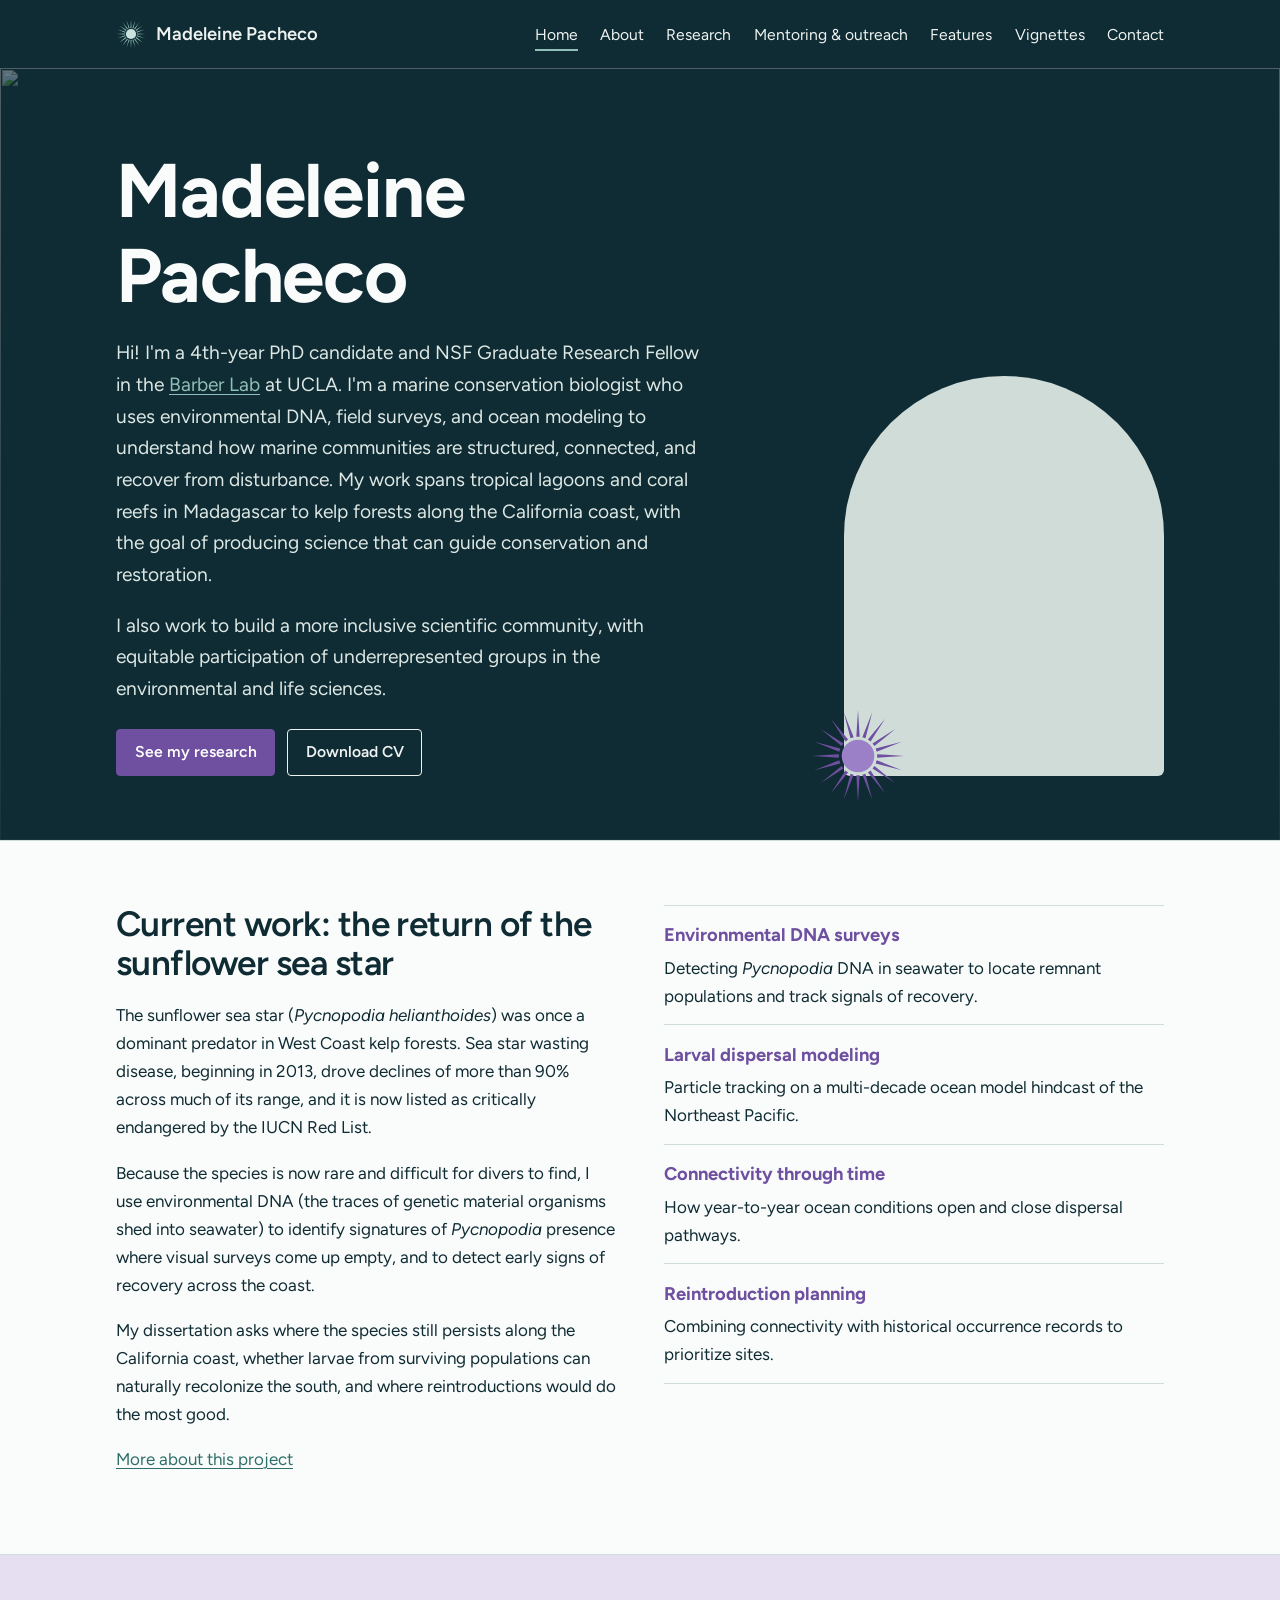
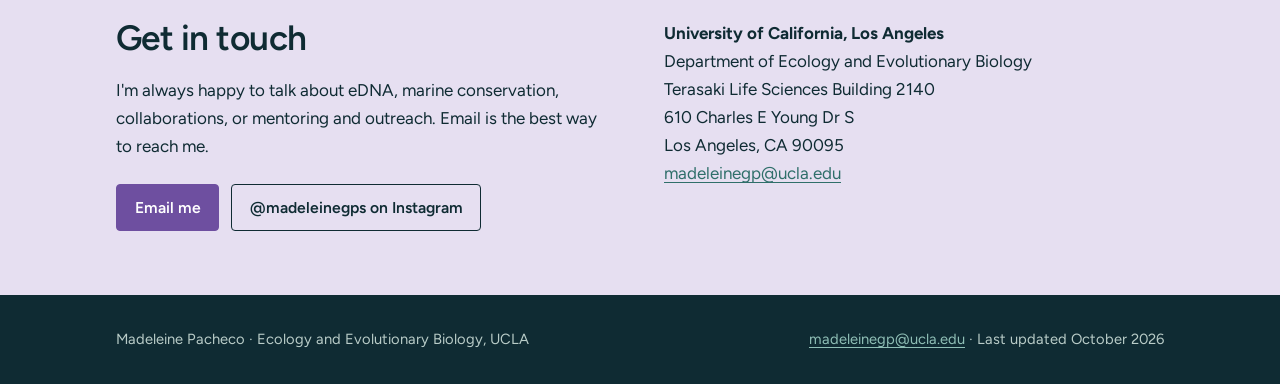
==== index.html @ 96cfac9d "About: trim text, rewrite diving paragraph, even paragraph sizes Co-Authored-By: Claude Opus 5.5 <no" ====
<!doctype html>
<html lang="en">
<head>
<meta charset="utf-8">
<meta name="viewport" content="width=device-width, initial-scale=1">
<title>Madeleine Pacheco</title>
<meta name="description" content="Madeleine Pacheco, PhD candidate in Ecology and Evolutionary Biology at UCLA, studying marine connectivity, environmental DNA, and sunflower sea star recovery.">
<meta property="og:title" content="Madeleine Pacheco">
<meta property="og:description" content="Madeleine Pacheco, PhD candidate in Ecology and Evolutionary Biology at UCLA, studying marine connectivity, environmental DNA, and sunflower sea star recovery.">
<link rel="preconnect" href="https://fonts.googleapis.com">
<link rel="preconnect" href="https://fonts.gstatic.com" crossorigin>
<link href="https://fonts.googleapis.com/css2?family=Figtree:ital,wght@0,400;0,500;0,600;0,700;1,400&display=swap" rel="stylesheet">
<link rel="stylesheet" href="assets/style.css?v=6">
<link rel="icon" href="assets/favicon.svg" type="image/svg+xml">
</head>
<body>
<a class="skip" href="#main">Skip to content</a>
<header class="site-header">
  <div class="wrap">
    <a class="brand" href="index.html"><span class="pycno-mark" data-fill="#8FBFB6" data-disc="#C9E2DD"></span>Madeleine Pacheco</a>
    <button class="nav-toggle" aria-expanded="false" aria-controls="site-nav">Menu</button>
    <nav class="nav" id="site-nav" aria-label="Main"><ul>
<li><a href="index.html" aria-current="page">Home</a></li>
<li><a href="about.html">About</a></li>
<li><a href="research.html">Research</a></li>
<li><a href="outreach.html">Mentoring & outreach</a></li>
<li><a href="features.html">Features</a></li>
<li><a href="vignettes.html">Vignettes</a></li>
<li><a href="index.html#contact">Contact</a></li>
    </ul></nav>
  </div>
</header>
<main id="main">

<section class="hero" style="padding:0">
  <img src="images/hero-ocean.jpg" data-fallback="https://static.wixstatic.com/media/11062b_072948185e7345dd91b126e009855d05~mv2_d_5963_3975_s_4_2.jpg" alt="" loading="lazy" class="hero-bg" aria-hidden="true">
  <div class="wrap">
    <div>
      <h1>Madeleine Pacheco</h1>
      <p class="lede">Hi! I'm a 4th-year PhD candidate and NSF Graduate Research Fellow in the <a href="https://www.ioes.ucla.edu/person/paul-barber/" style="color:var(--glass)">Barber Lab</a> at UCLA. I'm a marine conservation biologist who uses environmental DNA, field surveys, and ocean modeling to understand how marine communities are structured, connected, and recover from disturbance. My work spans tropical lagoons and coral reefs in Madagascar to kelp forests along the California coast, with the goal of producing science that can guide conservation and restoration.</p>
      <p class="lede">I also work to build a more inclusive scientific community, with equitable participation of underrepresented groups in the environmental and life sciences.</p>
      <div class="socials">
        <a class="btn btn-solid" href="research.html">See my research</a>
        <a class="btn btn-line" href="cv/PachecoMadeleine_CV.pdf">Download CV</a>
      </div>
    </div>
    <div class="hero-photo">
      <img src="images/headshot.jpeg" data-fallback="https://static.wixstatic.com/media/e79a8e_c6a6d68af87a4b45a64e68f25a03ab59~mv2.jpeg" alt="Madeleine Pacheco" loading="lazy">
      <span class="pycno-mark"></span>
    </div>
  </div>
</section>

<section class="focus">
  <div class="wrap focus-grid">
    <div>
      <h2>Current work: the return of the sunflower sea star</h2>
      <p>The sunflower sea star (<em>Pycnopodia helianthoides</em>) was once a dominant predator in West Coast kelp forests. Sea star wasting disease, beginning in 2013, drove declines of more than 90% across much of its range, and it is now listed as critically endangered by the IUCN Red List.</p>
      <p>Because the species is now rare and difficult for divers to find, I use environmental DNA (the traces of genetic material organisms shed into seawater) to identify signatures of <em>Pycnopodia</em> presence where visual surveys come up empty, and to detect early signs of recovery across the coast.</p>
      <p>My dissertation asks where the species still persists along the California coast, whether larvae from surviving populations can naturally recolonize the south, and where reintroductions would do the most good.</p>
      <p><a href="research.html#pycnopodia">More about this project</a></p>
    </div>
    <ul class="methods">
      <li><strong>Environmental DNA surveys</strong>Detecting <em>Pycnopodia</em> DNA in seawater to locate remnant populations and track signals of recovery.</li>
      <li><strong>Larval dispersal modeling</strong>Particle tracking on a multi-decade ocean model hindcast of the Northeast Pacific.</li>
      <li><strong>Connectivity through time</strong>How year-to-year ocean conditions open and close dispersal pathways.</li>
      <li><strong>Reintroduction planning</strong>Combining connectivity with historical occurrence records to prioritize sites.</li>
    </ul>
  </div>
</section>

<section class="contact" id="contact">
  <div class="wrap contact-grid">
    <div>
      <h2>Get in touch</h2>
      <p>I'm always happy to talk about eDNA, marine conservation, collaborations, or mentoring and outreach. Email is the best way to reach me.</p>
      <div class="socials">
        <a class="btn btn-solid" href="mailto:madeleinegp@ucla.edu">Email me</a>
        <a class="btn btn-line" href="https://www.instagram.com/madeleinegps/">@madeleinegps on Instagram</a>
      </div>
    </div>
    <address>
      <strong>University of California, Los Angeles</strong><br>
      Department of Ecology and Evolutionary Biology<br>
      Terasaki Life Sciences Building 2140<br>
      610 Charles E Young Dr S<br>
      Los Angeles, CA 90095<br>
      <a href="mailto:madeleinegp@ucla.edu">madeleinegp@ucla.edu</a>
    </address>
  </div>
</section>


</main>
<footer class="site-footer">
  <div class="wrap">
    <span>Madeleine Pacheco · Ecology and Evolutionary Biology, UCLA</span>
    <span><a href="mailto:madeleinegp@ucla.edu">madeleinegp@ucla.edu</a> · Last updated October 2026</span>
  </div>
</footer>
<script src="assets/main.js?v=3"></script>
</body>
</html>
---- assets/style.css ----
/* Madeleine Pacheco — personal site
   Palette: kelp-water ink, fog, sea glass, sunflower-star violet */
:root {
  --ink: #0F2B33;
  --ink-soft: #3C5A61;
  --fog: #EEF3F1;
  --paper: #FAFCFB;
  --glass: #8FBFB6;
  --glass-deep: #2F6F6A;
  --violet: #6E4FA0;
  --violet-soft: #E6DFF1;
  --rule: #CFDCD8;
  --max: 68rem;
  --measure: 38rem;
  --display: "Figtree", "Segoe UI", system-ui, sans-serif;
  --body: "Figtree", "Segoe UI", system-ui, sans-serif;
}

*, *::before, *::after { box-sizing: border-box; }
html { -webkit-text-size-adjust: 100%; }
body {
  margin: 0;
  background: var(--fog);
  color: var(--ink);
  font-family: var(--body);
  font-size: 1.0625rem;
  line-height: 1.65;
}
img { max-width: 100%; display: block; }
main img { background: var(--rule); color: transparent; }
.hero-bg { background: none; }
a { color: var(--glass-deep); text-decoration-thickness: 1px; text-underline-offset: 3px; }
a:hover { color: var(--violet); }
:focus-visible { outline: 3px solid var(--violet); outline-offset: 3px; border-radius: 2px; }

h1, h2, h3 { font-family: var(--display); line-height: 1.12; letter-spacing: -0.015em; margin: 0 0 0.5em; }
h1 { font-size: clamp(2.6rem, 6.5vw, 4.75rem); font-weight: 700; }
h2 { font-size: clamp(1.6rem, 3.2vw, 2.2rem); font-weight: 600; }
h3 { font-size: 1.25rem; font-weight: 600; }
p { margin: 0 0 1em; max-width: var(--measure); }

.skip { position: absolute; left: -999px; }
.skip:focus { left: 1rem; top: 1rem; background: var(--paper); padding: .5rem 1rem; z-index: 10; }

.wrap { max-width: var(--max); margin: 0 auto; padding: 0 1.25rem; }

/* Header */
.site-header { background: var(--ink); color: var(--fog); }
.site-header .wrap { display: flex; align-items: center; justify-content: space-between; gap: 1rem; min-height: 4.25rem; }
.brand { display: flex; align-items: center; gap: .6rem; color: var(--fog); text-decoration: none; font-family: var(--display); font-weight: 600; font-size: 1.15rem; }
.brand:hover { color: var(--glass); }
.brand .pycno-mark { width: 30px; height: 30px; }
.nav ul { list-style: none; display: flex; gap: 1.4rem; margin: 0; padding: 0; }
.nav a { color: var(--fog); text-decoration: none; font-family: var(--display); font-size: .98rem; padding: .3rem 0; border-bottom: 2px solid transparent; }
.nav a:hover { color: var(--glass); }
.nav a[aria-current="page"] { border-bottom-color: var(--glass); }
.nav-toggle { display: none; background: none; border: 1px solid var(--ink-soft); color: var(--fog); font-family: var(--display); padding: .35rem .8rem; border-radius: 4px; cursor: pointer; }

@media (max-width: 760px) {
  .nav-toggle { display: block; }
  .nav { position: absolute; top: 4.25rem; left: 0; right: 0; background: var(--ink); display: none; padding: .5rem 1.25rem 1.25rem; z-index: 5; }
  .nav.open { display: block; }
  .nav ul { flex-direction: column; gap: .6rem; }
  .site-header { position: relative; }
}

/* Hero (home) */
.hero { position: relative; color: var(--paper); background: var(--ink); overflow: hidden; }
.hero-bg { position: absolute; inset: 0; width: 100%; height: 100%; object-fit: cover; opacity: .45; }
.hero::after { content: ""; position: absolute; inset: 0; background: linear-gradient(180deg, rgba(15,43,51,.2) 0%, rgba(15,43,51,.85) 100%); }
.hero .wrap { position: relative; z-index: 1; display: grid; grid-template-columns: 1.4fr 1fr; gap: 3rem; align-items: end; padding-top: 5rem; padding-bottom: 4rem; }
.hero h1 { margin-bottom: .25em; }
.hero .role { font-family: var(--display); font-size: 1.2rem; color: var(--glass); margin-bottom: 1.5rem; }
.hero p { color: #DDE8E5; }
.hero-photo { position: relative; justify-self: end; width: min(100%, 320px); }
.hero-photo img { aspect-ratio: 4 / 5; object-fit: cover; width: 100%; border-radius: 160px 160px 6px 6px; }
.hero-photo .pycno-mark { position: absolute; width: 96px; height: 96px; left: -34px; bottom: -28px; }
@media (max-width: 760px) {
  .hero .wrap { grid-template-columns: 1fr; padding-top: 3rem; }
  .hero-photo { justify-self: start; width: 220px; order: -1; }
}

.socials { display: flex; flex-wrap: wrap; gap: .75rem; margin-top: 1.5rem; }
.btn { display: inline-block; font-family: var(--display); font-weight: 600; font-size: .98rem; text-decoration: none; padding: .6rem 1.1rem; border-radius: 4px; border: 1.5px solid currentColor; }
.btn-solid { background: var(--violet); border-color: var(--violet); color: #fff; }
.btn-solid:hover { background: #5B3F88; color: #fff; }
.hero .btn-line { color: var(--fog); }
.hero .btn-line:hover { color: var(--glass); }
.btn-line { color: var(--ink); }

/* Page heading for interior pages */
.page-head { background: var(--ink); color: var(--paper); padding: 3.5rem 0 3rem; }
.page-head p { color: #CFE0DC; font-size: 1.15rem; }

/* Sections */
section { padding: 4rem 0; }
section + section { border-top: 1px solid var(--rule); }
.lede { font-size: 1.2rem; }

/* Current focus band */
.focus { background: var(--paper); }
.focus-grid { display: grid; grid-template-columns: 1fr 1fr; gap: 3rem; align-items: start; }
@media (max-width: 760px) { .focus-grid { grid-template-columns: 1fr; gap: 1.5rem; } }
.methods { list-style: none; padding: 0; margin: 0; }
.methods li { padding: .9rem 0; border-top: 1px solid var(--rule); }
.methods li:last-child { border-bottom: 1px solid var(--rule); }
.methods strong { font-family: var(--display); font-weight: 700; display: block; font-size: 1.15rem; color: var(--violet); margin-bottom: .2rem; }

/* Timeline (research) */
.timeline { list-style: none; margin: 0; padding: 0; position: relative; }
.timeline::before { content: ""; position: absolute; left: 6.5rem; top: .5rem; bottom: .5rem; width: 2px; background: var(--glass); }
.t-item { display: grid; grid-template-columns: 6.5rem 1fr; gap: 0 2rem; padding: 0 0 3rem; position: relative; }
.t-item::before { content: ""; position: absolute; left: calc(6.5rem - 6px); top: .55rem; width: 14px; height: 14px; border-radius: 50%; background: var(--fog); border: 2px solid var(--glass-deep); }
.t-item.now::before { background: var(--violet); border-color: var(--violet); }
.t-year { font-family: var(--display); font-weight: 600; color: var(--ink-soft); padding-right: 1.25rem; text-align: right; }
.t-body { padding-left: 1rem; }
.t-body .where { font-family: var(--display); color: var(--glass-deep); font-size: .95rem; margin-bottom: .5rem; }
.t-body img { margin-top: 1rem; width: 100%; max-width: 30rem; aspect-ratio: 4 / 3; object-fit: cover; border-radius: 6px; }
@media (max-width: 600px) {
  .timeline::before { left: 6px; }
  .t-item { grid-template-columns: 1fr; padding-left: 2rem; }
  .t-item::before { left: 0; }
  .t-year { text-align: left; padding: 0; }
  .t-body { padding-left: 0; }
}

/* Publications */
.pubs { padding-left: 1.25rem; max-width: 46rem; }
.pubs li { margin-bottom: 1rem; }
.pubs .status { font-family: var(--display); font-size: .9rem; color: var(--violet); }
.me { font-weight: 700; }

/* Two-column info lists */
.cols { display: grid; grid-template-columns: repeat(auto-fit, minmax(17rem, 1fr)); gap: 2.5rem; }
.plain { list-style: none; padding: 0; margin: 0; }
.plain li { padding: .55rem 0; border-bottom: 1px solid var(--rule); }
.plain .when { display: block; font-family: var(--display); font-size: .88rem; color: var(--ink-soft); }

/* About */
.about-grid { display: grid; grid-template-columns: 1.3fr 1fr; gap: 3rem; align-items: start; }
.about-grid p { font-size: 1.15rem; }
.about-grid img { width: 100%; aspect-ratio: 4 / 5; object-fit: cover; border-radius: 6px; }
@media (max-width: 760px) { .about-grid { grid-template-columns: 1fr; } }

/* Features */
.feature-list { display: grid; grid-template-columns: repeat(auto-fill, minmax(18rem, 1fr)); gap: 2.5rem 2rem; }
.feature a { text-decoration: none; color: var(--ink); display: block; }
.feature img { width: 100%; aspect-ratio: 358 / 212; object-fit: cover; border-radius: 4px; margin-bottom: .8rem; background: var(--rule); }
.feature h3 { font-size: 1.1rem; }
.feature-ph { aspect-ratio: 358 / 212; border-radius: 4px; margin-bottom: .8rem; background: var(--ink); display: grid; place-items: center; }
.feature-ph .pycno-mark { width: 72px; height: 72px; }
.feature a:hover h3 { color: var(--violet); }
.feature .src { font-family: var(--display); font-size: .9rem; color: var(--ink-soft); }

/* Vignettes */
.gallery { display: grid; grid-template-columns: repeat(auto-fill, minmax(15rem, 1fr)); gap: 1.25rem; }
.gallery figure { margin: 0; }
.gallery img { width: 100%; aspect-ratio: 1; object-fit: cover; border-radius: 4px; background: var(--rule); }
.gallery figcaption { font-family: var(--display); font-size: .92rem; color: var(--ink-soft); margin-top: .4rem; }

/* Contact + footer */
.contact { background: var(--violet-soft); }
.contact-grid { display: grid; grid-template-columns: 1fr 1fr; gap: 3rem; }
@media (max-width: 760px) { .contact-grid { grid-template-columns: 1fr; gap: 1.5rem; } }
address { font-style: normal; }
.site-footer { background: var(--ink); color: #B9CCC8; padding: 2rem 0; font-size: .92rem; }
.site-footer .wrap { display: flex; justify-content: space-between; flex-wrap: wrap; gap: 1rem; }
.site-footer a { color: var(--glass); }

@media (prefers-reduced-motion: no-preference) {
  .hero-photo .pycno-mark { animation: turn 60s linear infinite; }
  @keyframes turn { to { transform: rotate(360deg); } }
}
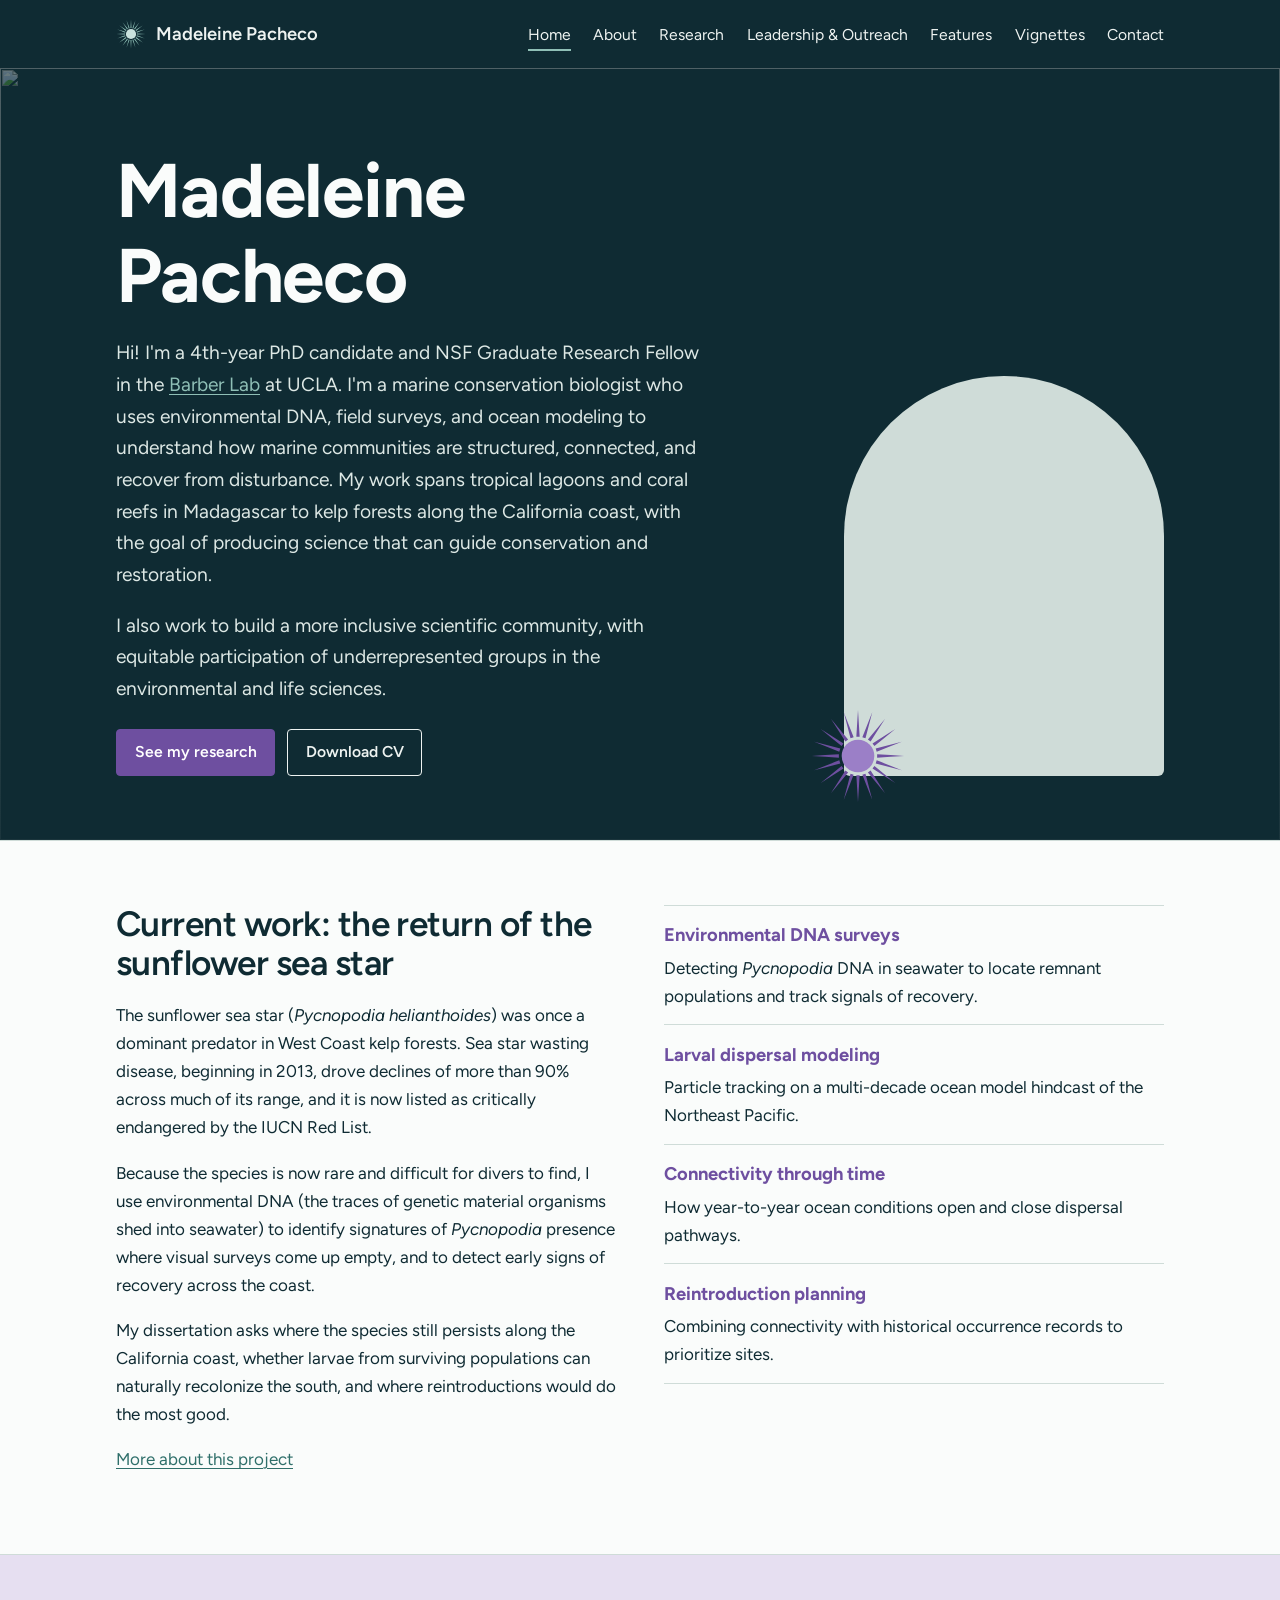
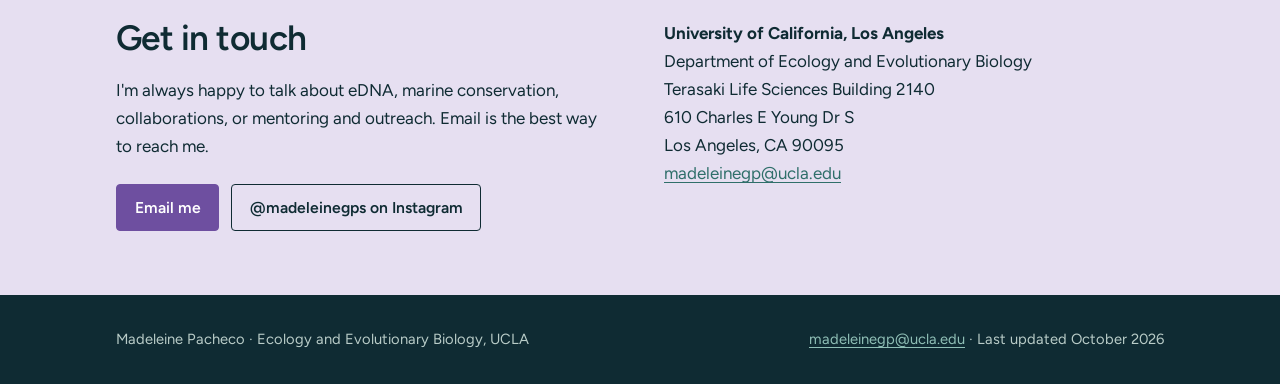
==== commit 8f204842: "Rename Mentoring & outreach page to Leadership & Outreach Co-Authored-By: Claude Opus 5.5 <noreply@a" ====
--- a/index.html
+++ b/index.html
@@ -10,7 +10,7 @@
 <link rel="preconnect" href="https://fonts.googleapis.com">
 <link rel="preconnect" href="https://fonts.gstatic.com" crossorigin>
 <link href="https://fonts.googleapis.com/css2?family=Figtree:ital,wght@0,400;0,500;0,600;0,700;1,400&display=swap" rel="stylesheet">
-<link rel="stylesheet" href="assets/style.css?v=6">
+<link rel="stylesheet" href="assets/style.css?v=7">
 <link rel="icon" href="assets/favicon.svg" type="image/svg+xml">
 </head>
 <body>
@@ -23,7 +23,7 @@
 <li><a href="index.html" aria-current="page">Home</a></li>
 <li><a href="about.html">About</a></li>
 <li><a href="research.html">Research</a></li>
-<li><a href="outreach.html">Mentoring & outreach</a></li>
+<li><a href="outreach.html">Leadership & Outreach</a></li>
 <li><a href="features.html">Features</a></li>
 <li><a href="vignettes.html">Vignettes</a></li>
 <li><a href="index.html#contact">Contact</a></li>
--- a/assets/style.css
+++ b/assets/style.css
@@ -171,3 +171,5 @@
   .hero-photo .pycno-mark { animation: turn 60s linear infinite; }
   @keyframes turn { to { transform: rotate(360deg); } }
 }
+
+.role-name { color: var(--violet); font-weight: 600; }
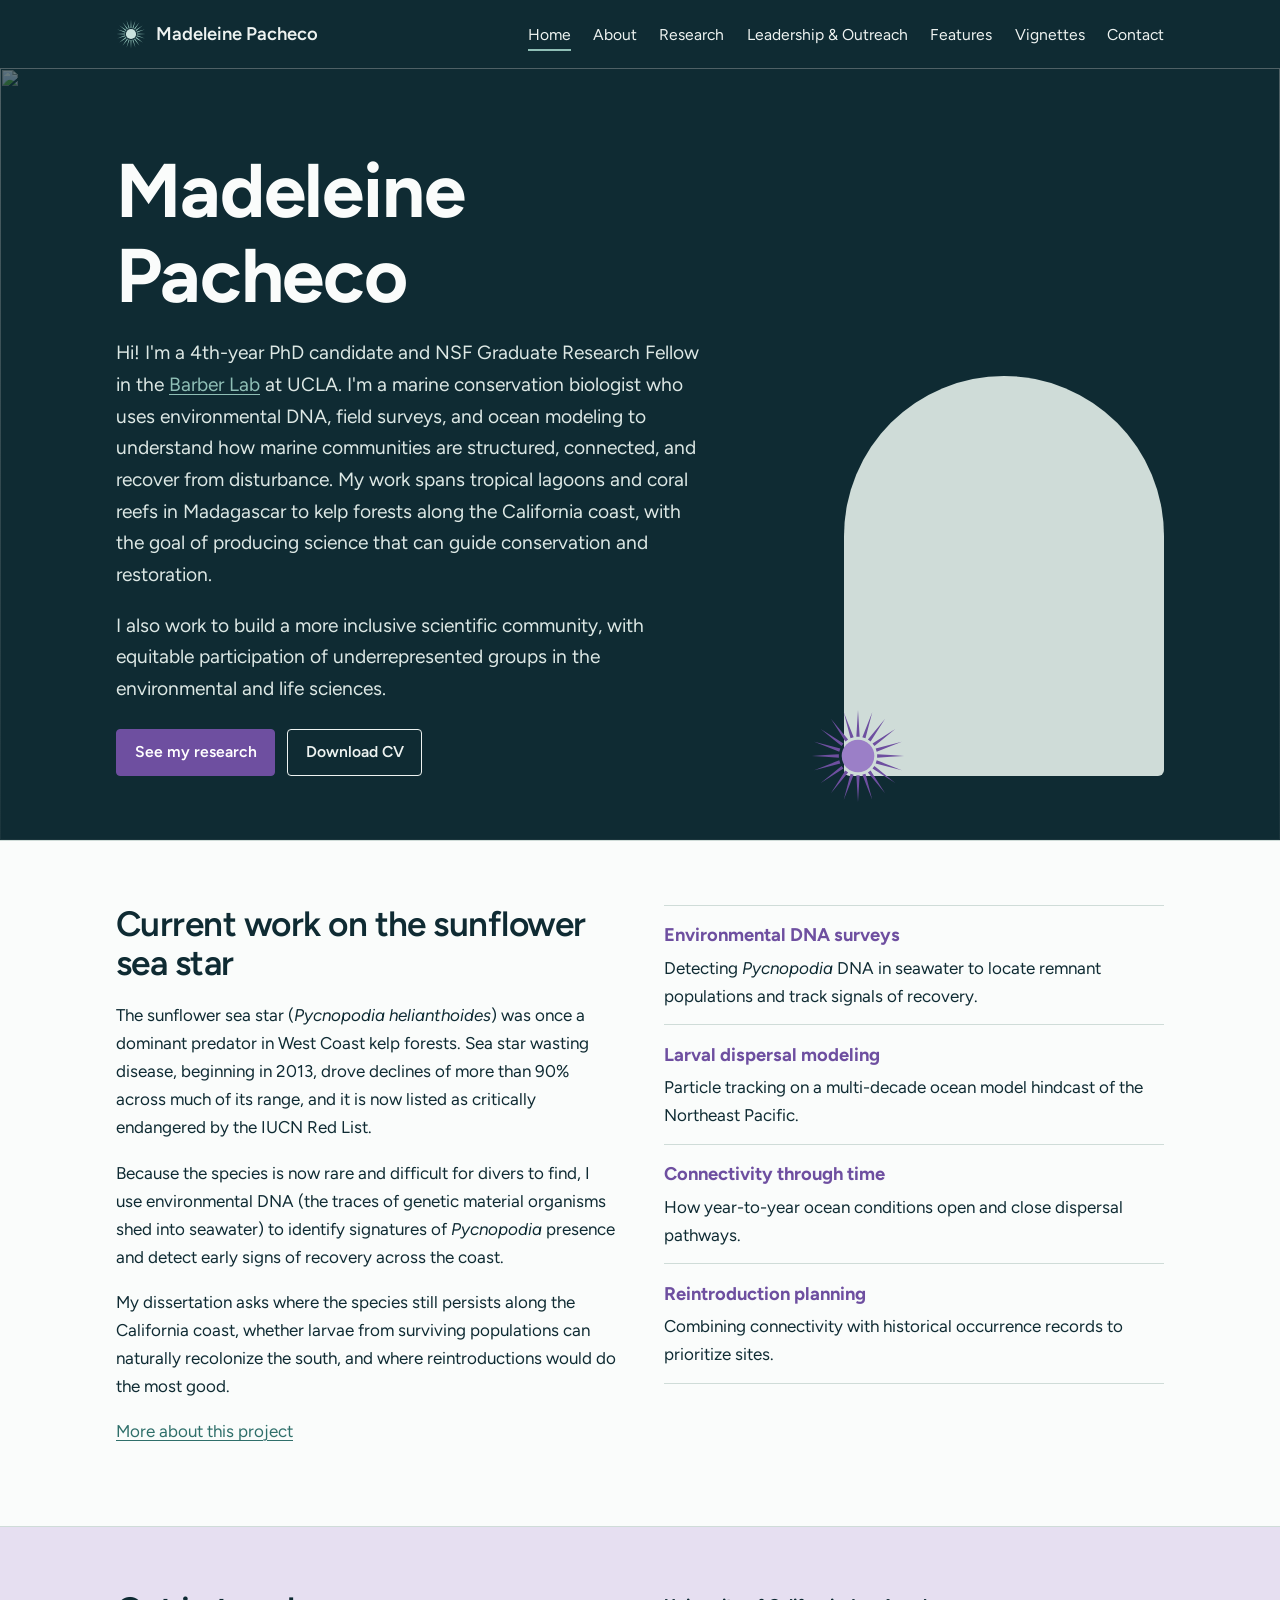
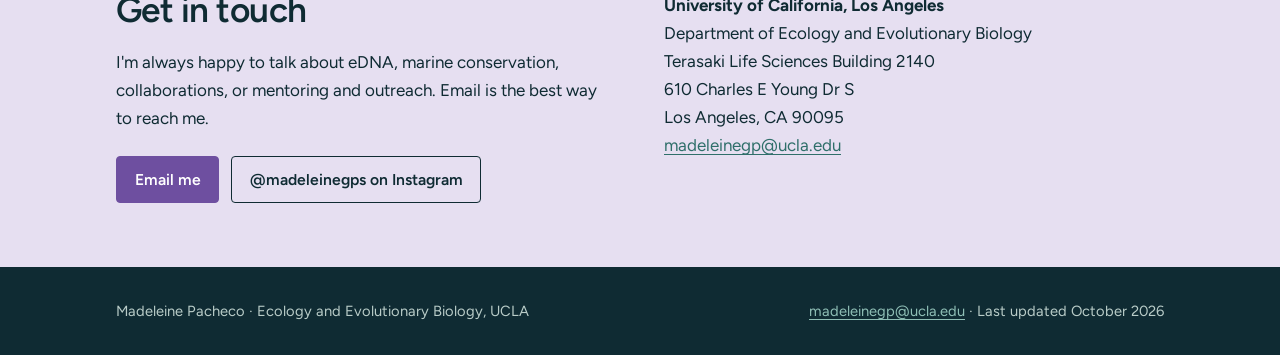
==== commit 97d89e56: "Home: retitle sea star section, simplify eDNA sentence Co-Authored-By: Claude Opus 5.5 <noreply@anth" ====
--- a/index.html
+++ b/index.html
@@ -54,9 +54,9 @@
 <section class="focus">
   <div class="wrap focus-grid">
     <div>
-      <h2>Current work: the return of the sunflower sea star</h2>
+      <h2>Current work on the sunflower sea star</h2>
       <p>The sunflower sea star (<em>Pycnopodia helianthoides</em>) was once a dominant predator in West Coast kelp forests. Sea star wasting disease, beginning in 2013, drove declines of more than 90% across much of its range, and it is now listed as critically endangered by the IUCN Red List.</p>
-      <p>Because the species is now rare and difficult for divers to find, I use environmental DNA (the traces of genetic material organisms shed into seawater) to identify signatures of <em>Pycnopodia</em> presence where visual surveys come up empty, and to detect early signs of recovery across the coast.</p>
+      <p>Because the species is now rare and difficult for divers to find, I use environmental DNA (the traces of genetic material organisms shed into seawater) to identify signatures of <em>Pycnopodia</em> presence and detect early signs of recovery across the coast.</p>
       <p>My dissertation asks where the species still persists along the California coast, whether larvae from surviving populations can naturally recolonize the south, and where reintroductions would do the most good.</p>
       <p><a href="research.html#pycnopodia">More about this project</a></p>
     </div>
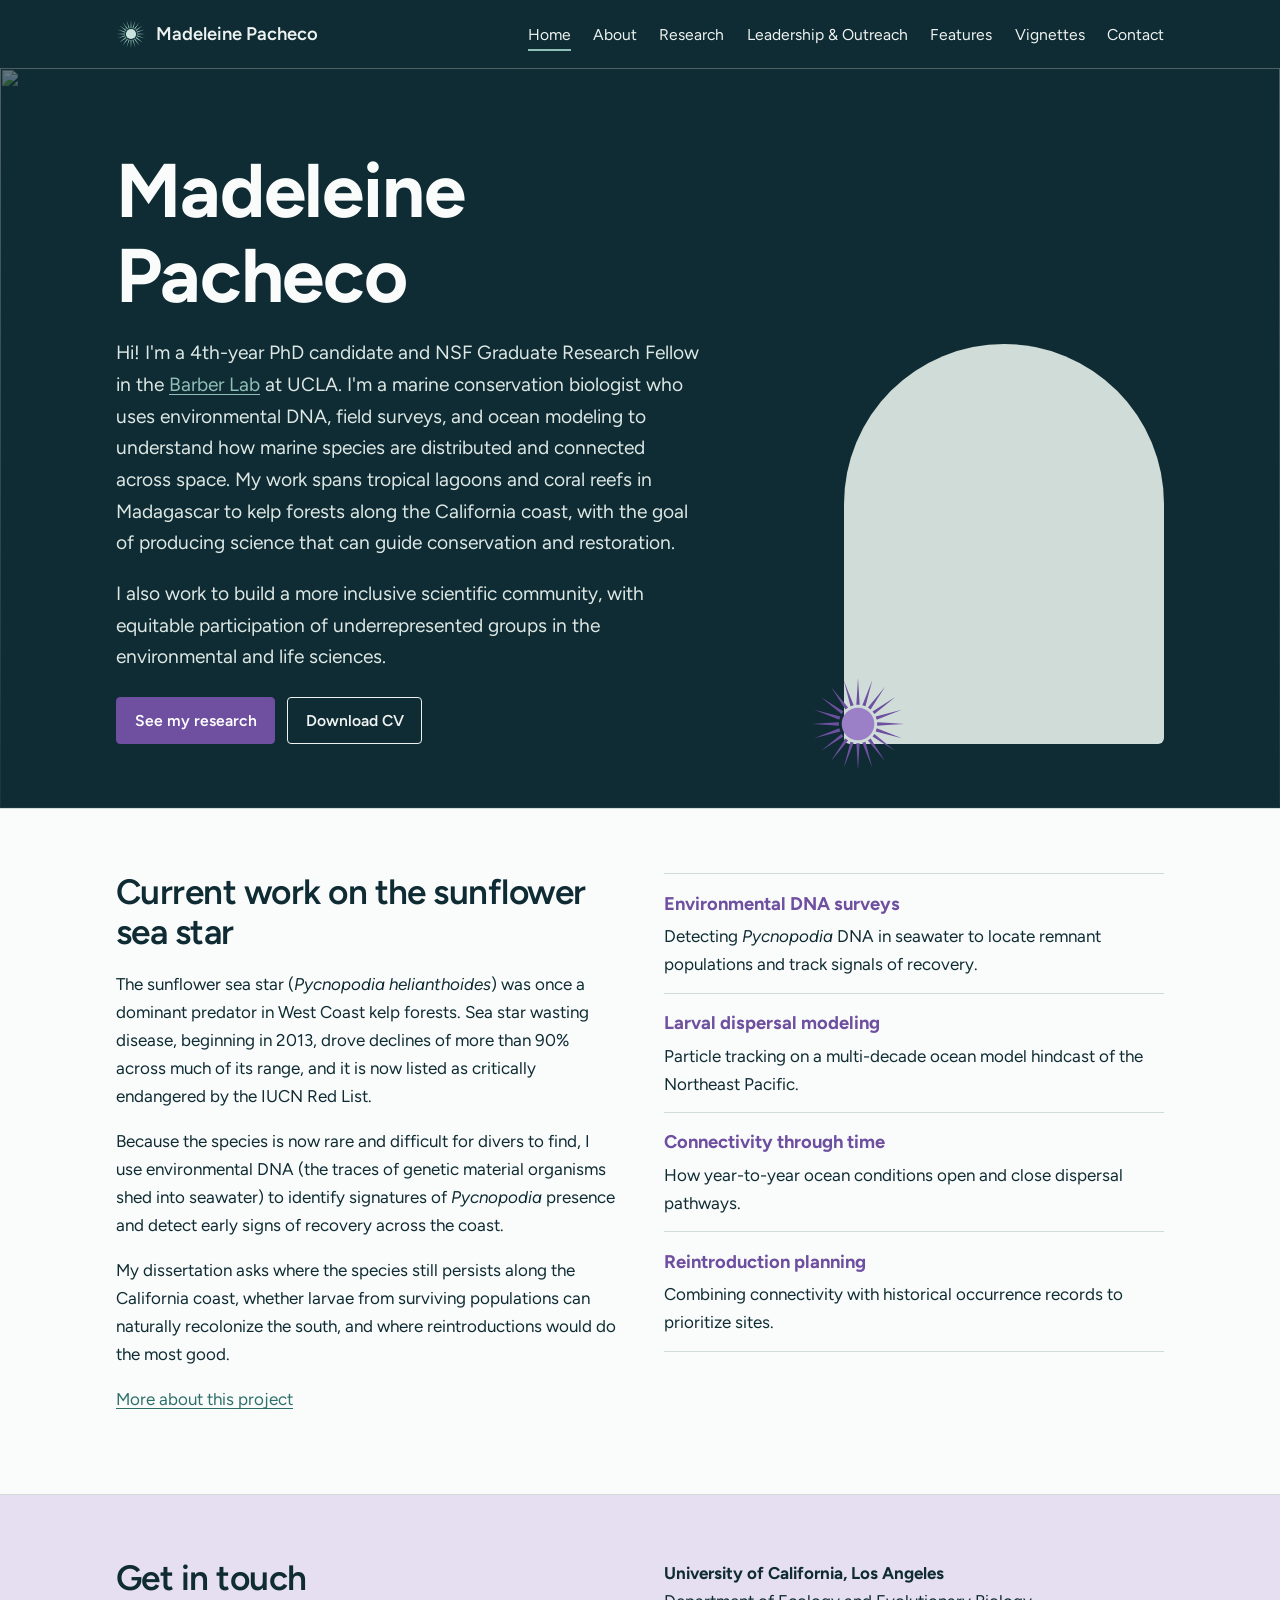
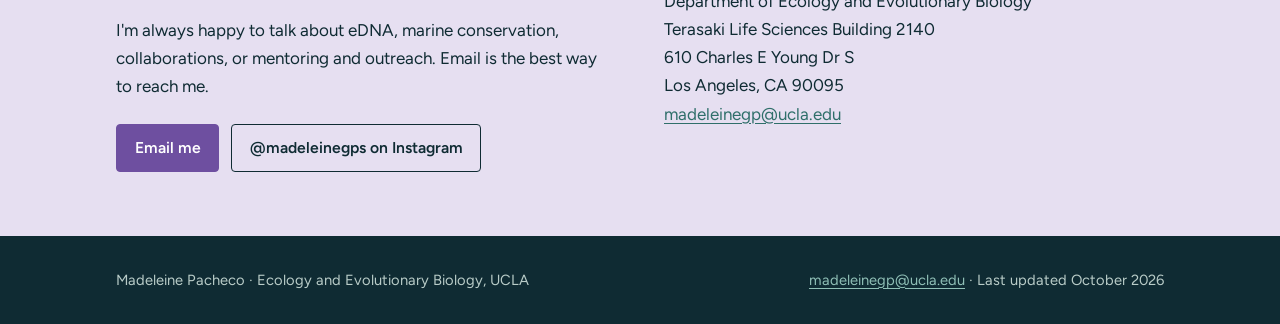
==== commit 7e0ed978: "Home: rephrase research focus sentence Co-Authored-By: Claude Opus 5.5 <noreply@anthropic.com> Claud" ====
--- a/index.html
+++ b/index.html
@@ -37,7 +37,7 @@
   <div class="wrap">
     <div>
       <h1>Madeleine Pacheco</h1>
-      <p class="lede">Hi! I'm a 4th-year PhD candidate and NSF Graduate Research Fellow in the <a href="https://www.ioes.ucla.edu/person/paul-barber/" style="color:var(--glass)">Barber Lab</a> at UCLA. I'm a marine conservation biologist who uses environmental DNA, field surveys, and ocean modeling to understand how marine communities are structured, connected, and recover from disturbance. My work spans tropical lagoons and coral reefs in Madagascar to kelp forests along the California coast, with the goal of producing science that can guide conservation and restoration.</p>
+      <p class="lede">Hi! I'm a 4th-year PhD candidate and NSF Graduate Research Fellow in the <a href="https://www.ioes.ucla.edu/person/paul-barber/" style="color:var(--glass)">Barber Lab</a> at UCLA. I'm a marine conservation biologist who uses environmental DNA, field surveys, and ocean modeling to understand how marine species are distributed and connected across space. My work spans tropical lagoons and coral reefs in Madagascar to kelp forests along the California coast, with the goal of producing science that can guide conservation and restoration.</p>
       <p class="lede">I also work to build a more inclusive scientific community, with equitable participation of underrepresented groups in the environmental and life sciences.</p>
       <div class="socials">
         <a class="btn btn-solid" href="research.html">See my research</a>
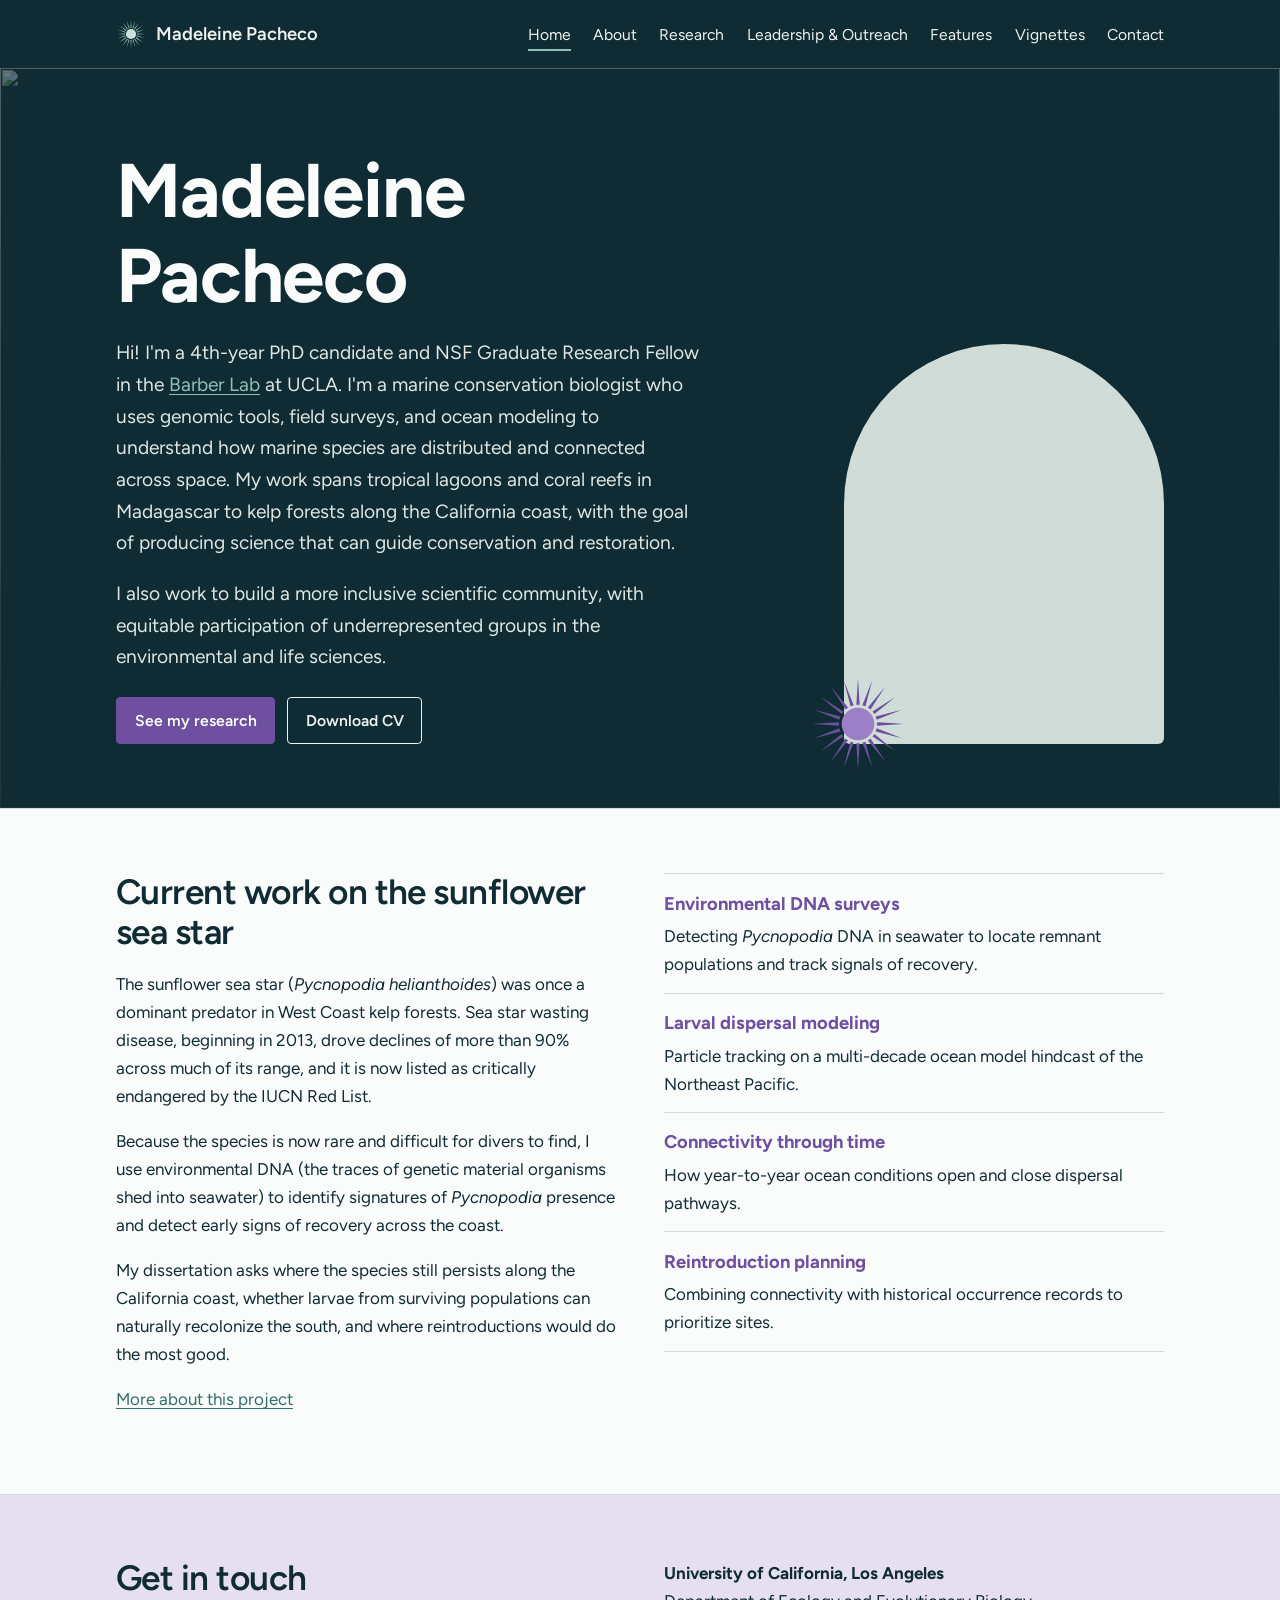
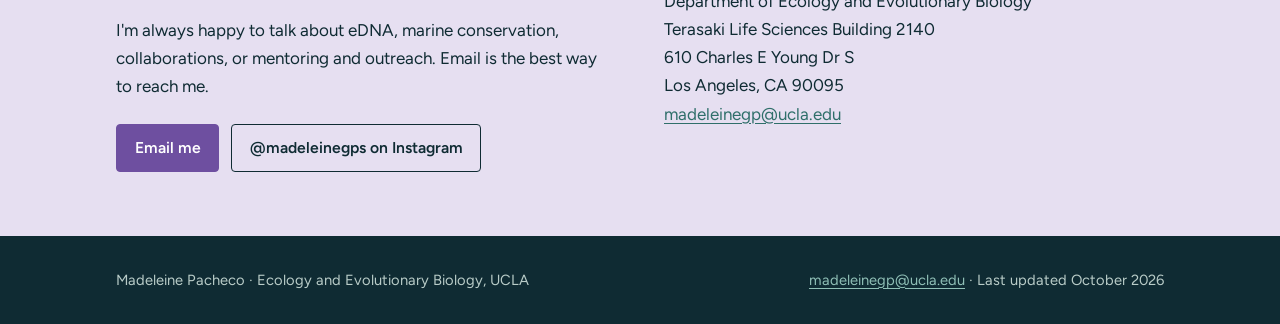
==== commit 0a4aa0be: "Home: say genomic tools in research sentence Co-Authored-By: Claude Opus 5.5 <noreply@anthropic.com>" ====
--- a/index.html
+++ b/index.html
@@ -37,7 +37,7 @@
   <div class="wrap">
     <div>
       <h1>Madeleine Pacheco</h1>
-      <p class="lede">Hi! I'm a 4th-year PhD candidate and NSF Graduate Research Fellow in the <a href="https://www.ioes.ucla.edu/person/paul-barber/" style="color:var(--glass)">Barber Lab</a> at UCLA. I'm a marine conservation biologist who uses environmental DNA, field surveys, and ocean modeling to understand how marine species are distributed and connected across space. My work spans tropical lagoons and coral reefs in Madagascar to kelp forests along the California coast, with the goal of producing science that can guide conservation and restoration.</p>
+      <p class="lede">Hi! I'm a 4th-year PhD candidate and NSF Graduate Research Fellow in the <a href="https://www.ioes.ucla.edu/person/paul-barber/" style="color:var(--glass)">Barber Lab</a> at UCLA. I'm a marine conservation biologist who uses genomic tools, field surveys, and ocean modeling to understand how marine species are distributed and connected across space. My work spans tropical lagoons and coral reefs in Madagascar to kelp forests along the California coast, with the goal of producing science that can guide conservation and restoration.</p>
       <p class="lede">I also work to build a more inclusive scientific community, with equitable participation of underrepresented groups in the environmental and life sciences.</p>
       <div class="socials">
         <a class="btn btn-solid" href="research.html">See my research</a>
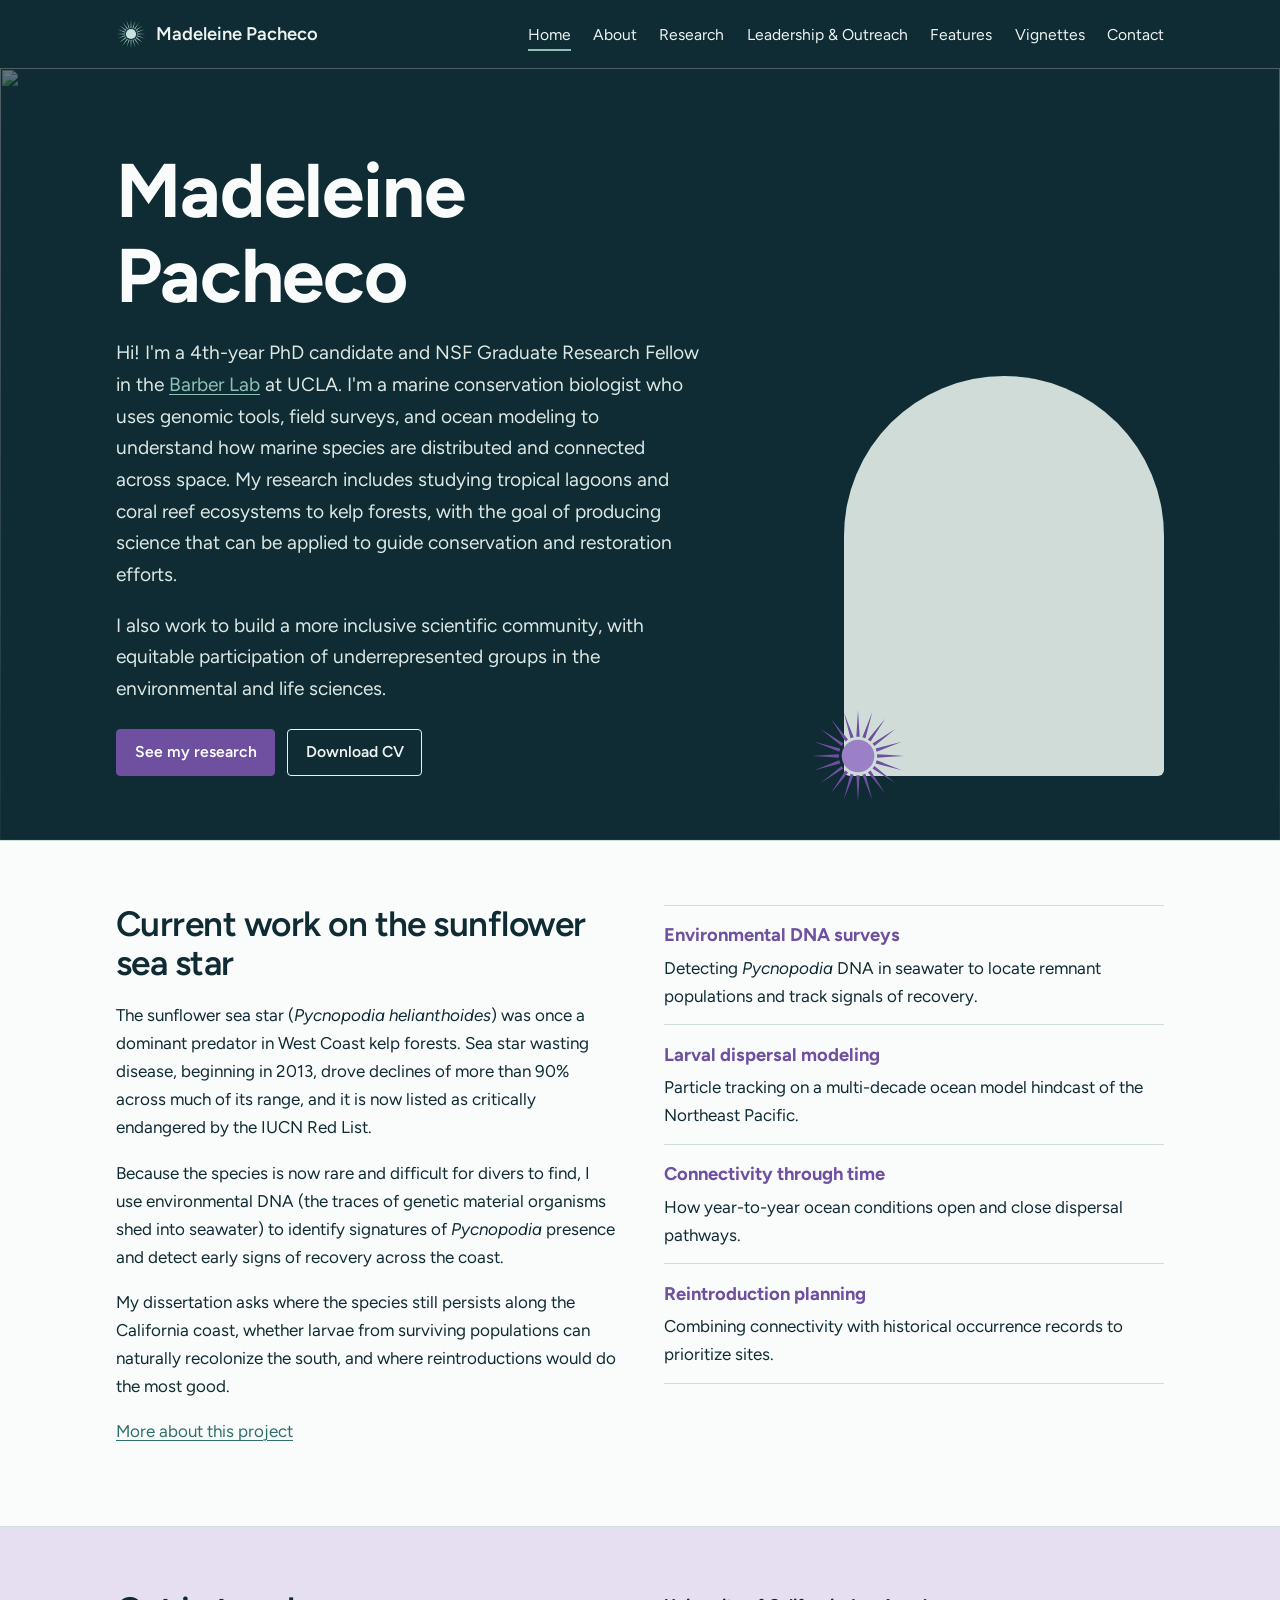
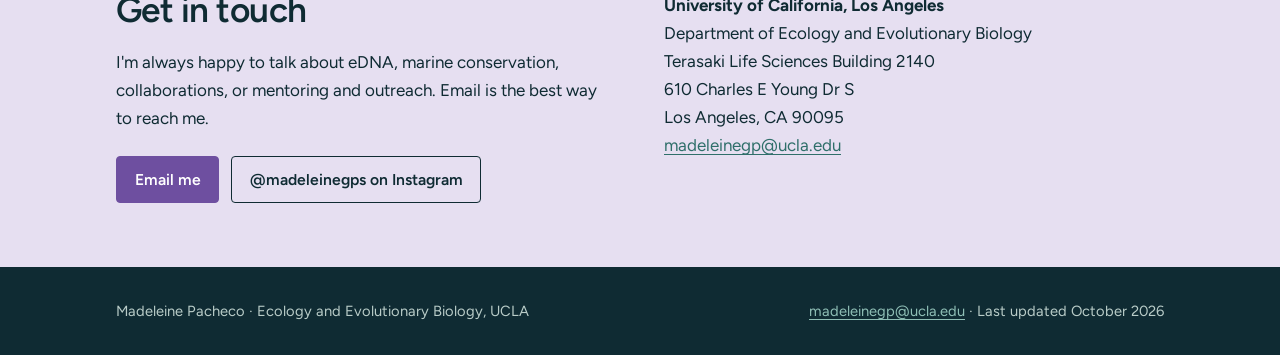
==== commit 1714d3bc: "Home: reword research scope sentence Co-Authored-By: Claude Opus 5.5 <noreply@anthropic.com> Claude-" ====
--- a/index.html
+++ b/index.html
@@ -37,7 +37,7 @@
   <div class="wrap">
     <div>
       <h1>Madeleine Pacheco</h1>
-      <p class="lede">Hi! I'm a 4th-year PhD candidate and NSF Graduate Research Fellow in the <a href="https://www.ioes.ucla.edu/person/paul-barber/" style="color:var(--glass)">Barber Lab</a> at UCLA. I'm a marine conservation biologist who uses genomic tools, field surveys, and ocean modeling to understand how marine species are distributed and connected across space. My work spans tropical lagoons and coral reefs in Madagascar to kelp forests along the California coast, with the goal of producing science that can guide conservation and restoration.</p>
+      <p class="lede">Hi! I'm a 4th-year PhD candidate and NSF Graduate Research Fellow in the <a href="https://www.ioes.ucla.edu/person/paul-barber/" style="color:var(--glass)">Barber Lab</a> at UCLA. I'm a marine conservation biologist who uses genomic tools, field surveys, and ocean modeling to understand how marine species are distributed and connected across space. My research includes studying tropical lagoons and coral reef ecosystems to kelp forests, with the goal of producing science that can be applied to guide conservation and restoration efforts.</p>
       <p class="lede">I also work to build a more inclusive scientific community, with equitable participation of underrepresented groups in the environmental and life sciences.</p>
       <div class="socials">
         <a class="btn btn-solid" href="research.html">See my research</a>
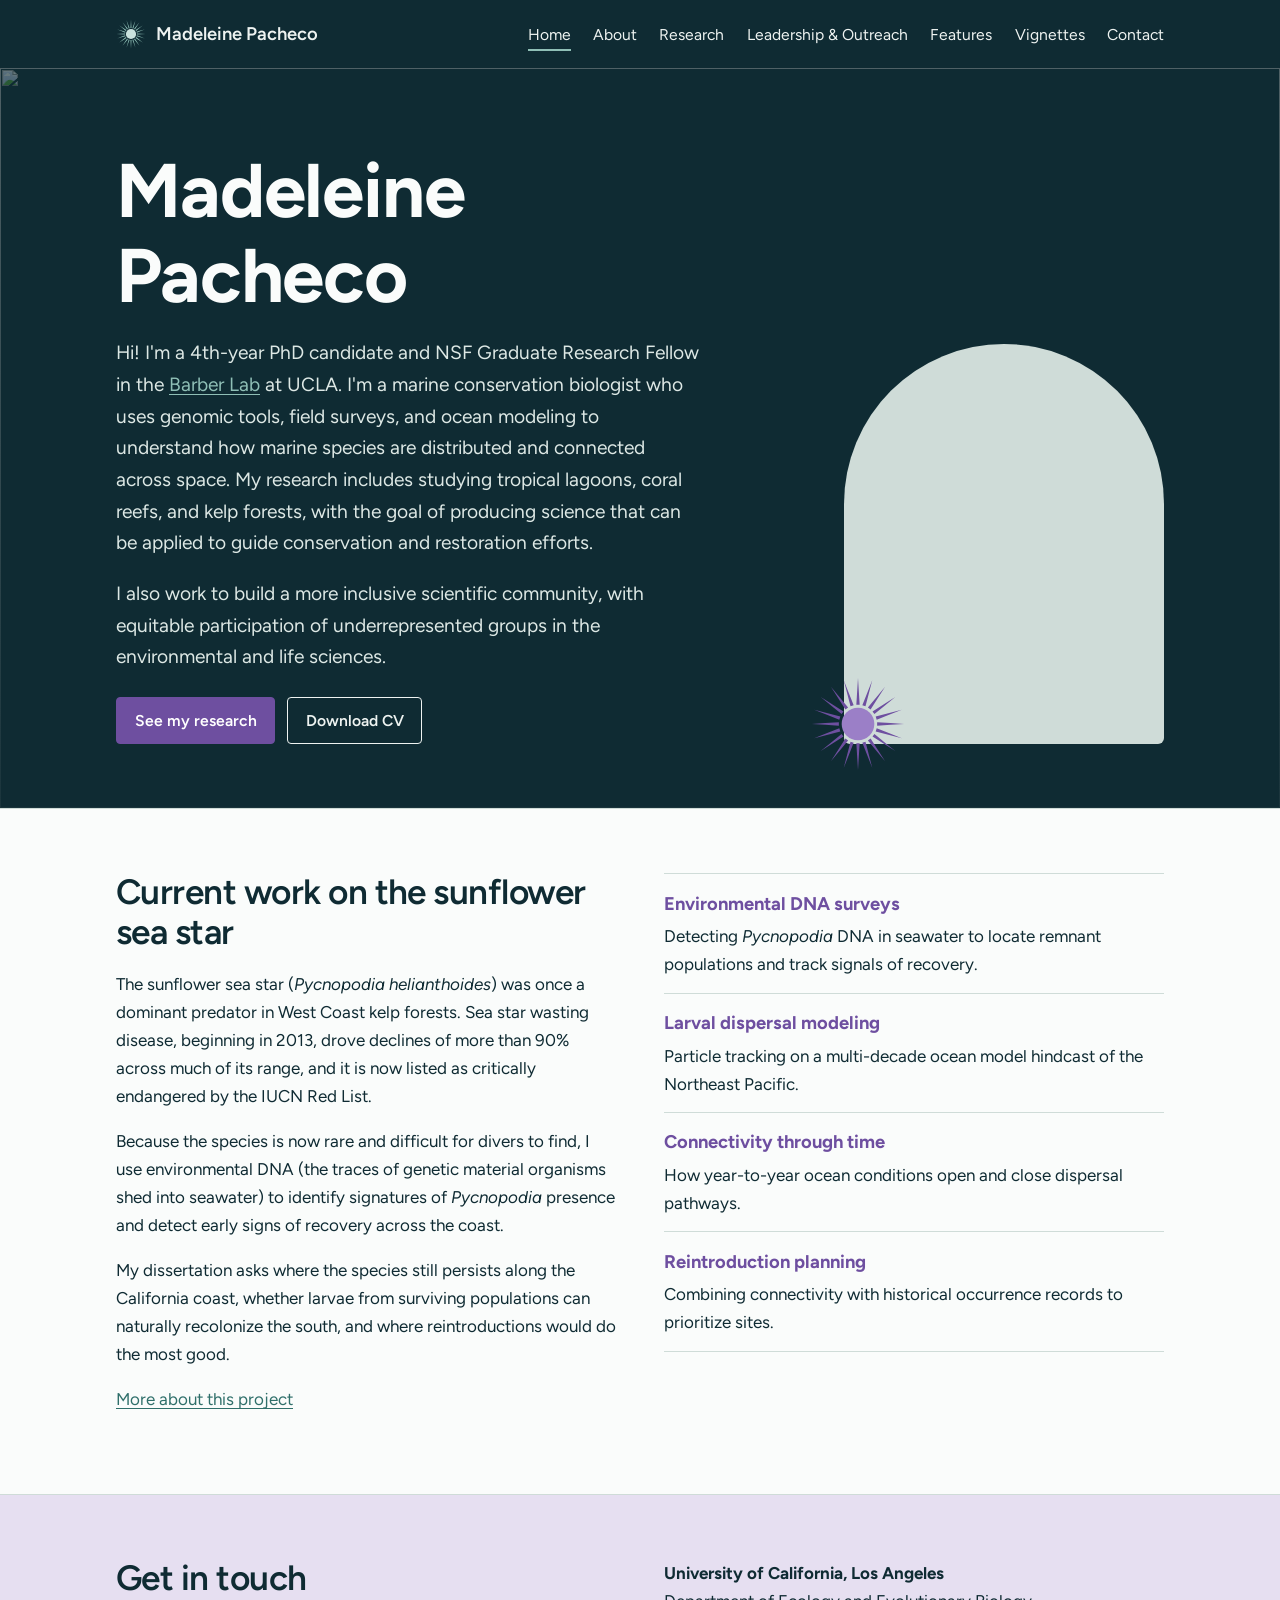
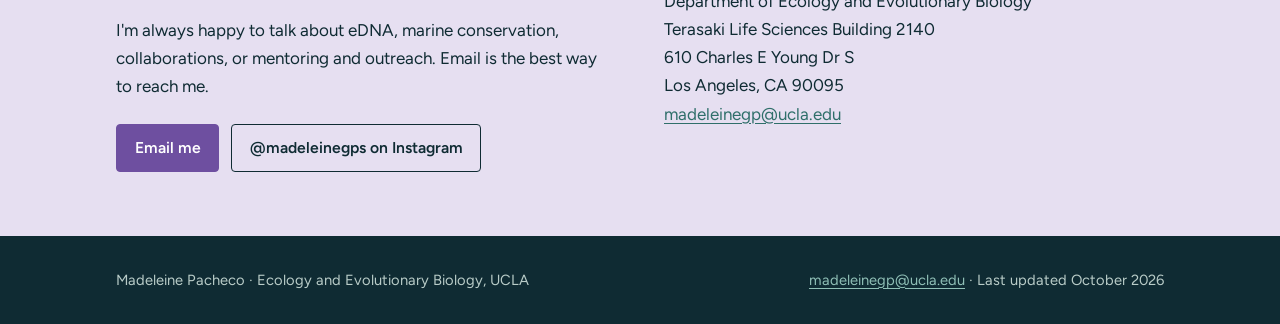
==== commit c065b950: "Home: smooth research scope sentence Co-Authored-By: Claude Opus 5.5 <noreply@anthropic.com> Claude-" ====
--- a/index.html
+++ b/index.html
@@ -37,7 +37,7 @@
   <div class="wrap">
     <div>
       <h1>Madeleine Pacheco</h1>
-      <p class="lede">Hi! I'm a 4th-year PhD candidate and NSF Graduate Research Fellow in the <a href="https://www.ioes.ucla.edu/person/paul-barber/" style="color:var(--glass)">Barber Lab</a> at UCLA. I'm a marine conservation biologist who uses genomic tools, field surveys, and ocean modeling to understand how marine species are distributed and connected across space. My research includes studying tropical lagoons and coral reef ecosystems to kelp forests, with the goal of producing science that can be applied to guide conservation and restoration efforts.</p>
+      <p class="lede">Hi! I'm a 4th-year PhD candidate and NSF Graduate Research Fellow in the <a href="https://www.ioes.ucla.edu/person/paul-barber/" style="color:var(--glass)">Barber Lab</a> at UCLA. I'm a marine conservation biologist who uses genomic tools, field surveys, and ocean modeling to understand how marine species are distributed and connected across space. My research includes studying tropical lagoons, coral reefs, and kelp forests, with the goal of producing science that can be applied to guide conservation and restoration efforts.</p>
       <p class="lede">I also work to build a more inclusive scientific community, with equitable participation of underrepresented groups in the environmental and life sciences.</p>
       <div class="socials">
         <a class="btn btn-solid" href="research.html">See my research</a>
